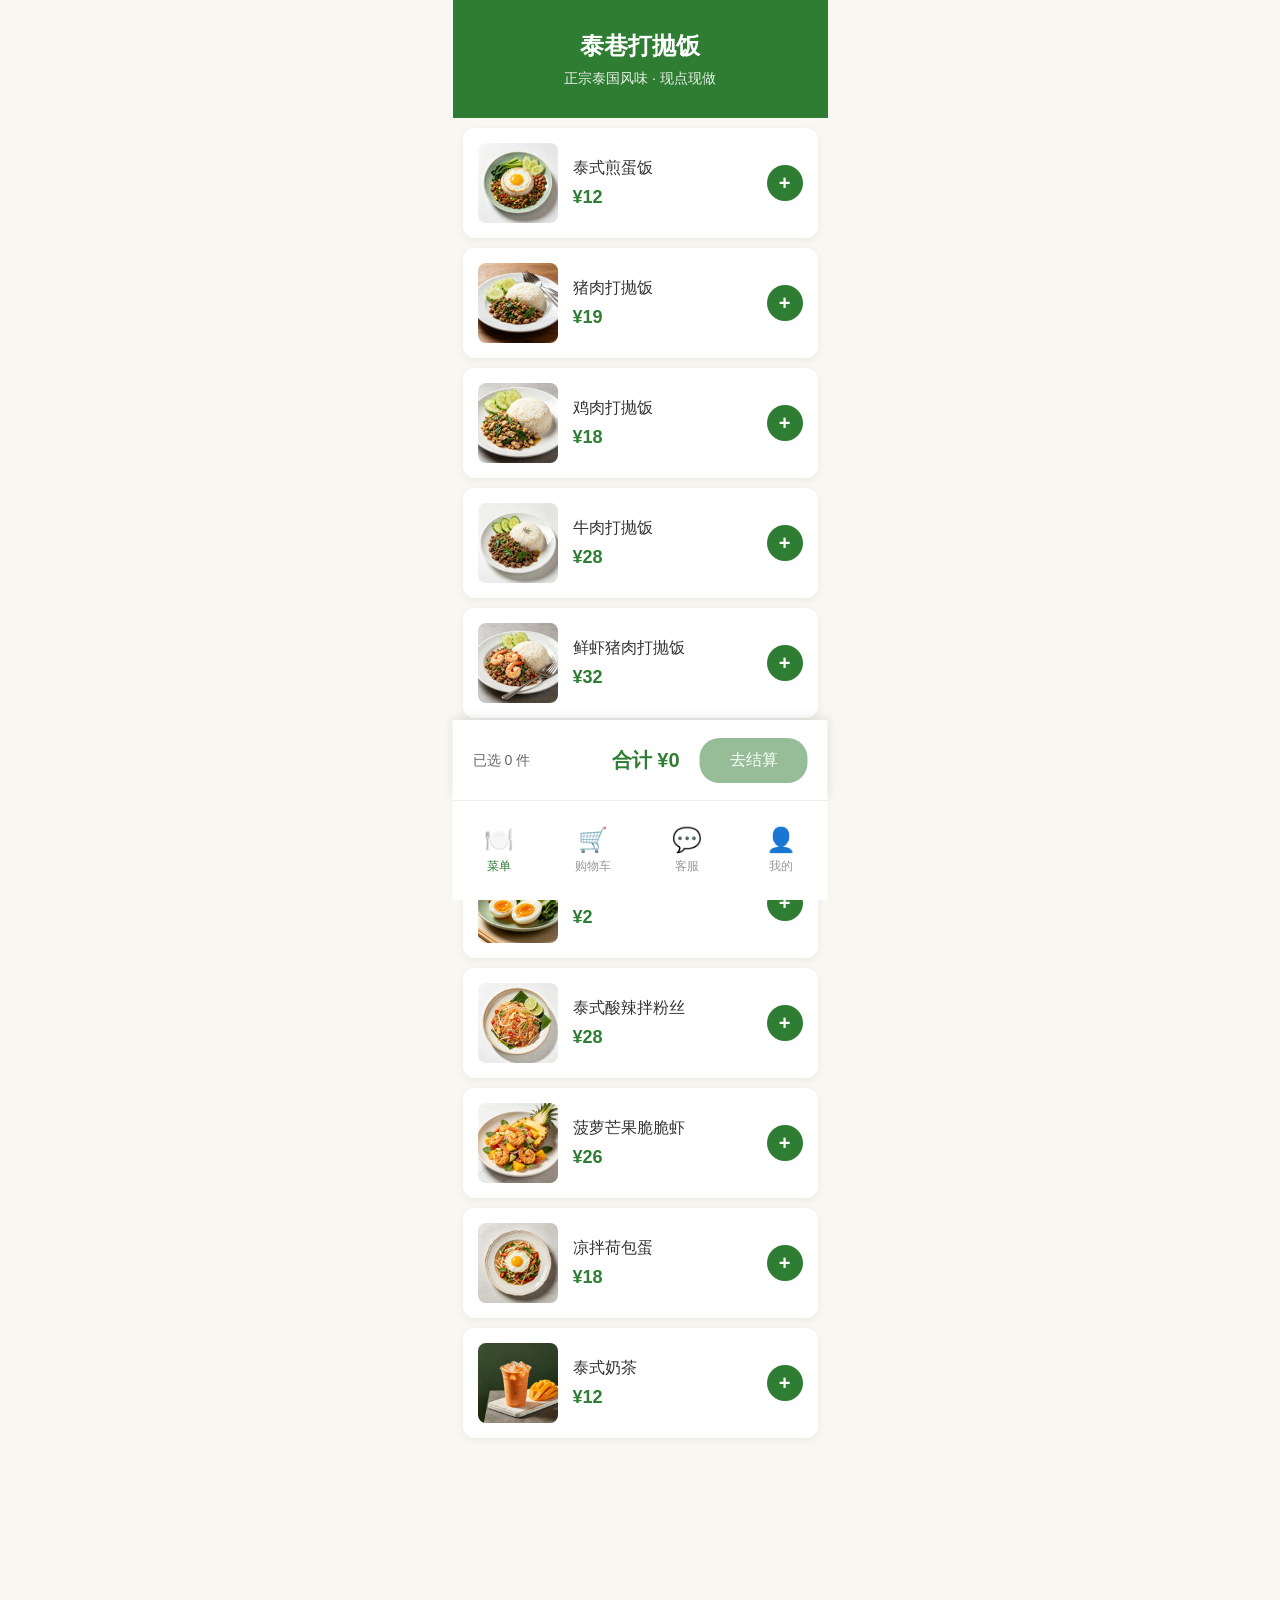
==== thai-food-h5/index.html @ f5ea380a "Add files via upload" ====
<!DOCTYPE html>
<html lang="zh-CN">
<head>
    <meta charset="UTF-8">
    <meta name="viewport" content="width=device-width, initial-scale=1.0, maximum-scale=1.0, user-scalable=no">
    <title>泰巷打抛饭</title>
    <link rel="stylesheet" href="css/style.css">
</head>
<body>
    <div id="app">
        <!-- ========== 菜单页面（首页） ========== -->
        <div id="page-menu" class="page active">
            <div class="header">
                <div class="header-title">泰巷打抛饭</div>
                <div class="header-subtitle">正宗泰国风味 · 现点现做</div>
            </div>
            <div class="dish-list" id="dish-list">
                <!-- 菜品列表由JS动态生成 -->
            </div>
            <div class="bottom-padding"></div>
            <!-- 底部固定结算栏 -->
            <div class="checkout-bar">
                <div class="checkout-left">
                    <span class="checkout-count">已选 <span id="total-count">0</span> 件</span>
                </div>
                <div class="checkout-middle">
                    <span class="checkout-price">合计 ¥<span id="total-price">0</span></span>
                </div>
                <div class="checkout-right">
                    <div class="checkout-btn" id="go-to-cart">去结算</div>
                </div>
            </div>
        </div>

        <!-- ========== 购物车页面 ========== -->
        <div id="page-cart" class="page">
            <div class="page-header">
                <div class="back-btn" onclick="navigateTo('menu')">←</div>
                <div class="page-title">购物车</div>
            </div>
            <div id="cart-empty" class="empty-state">
                <div class="empty-icon">🛒</div>
                <div class="empty-text">购物车空空如也</div>
                <div class="empty-btn" onclick="navigateTo('menu')">去点餐</div>
            </div>
            <div id="cart-list" class="cart-list">
                <!-- 购物车列表由JS动态生成 -->
            </div>
            <div class="cart-bottom-bar">
                <div class="cart-total">
                    <span>合计：</span>
                    <span class="cart-total-price">¥<span id="cart-total-price">0</span></span>
                </div>
                <div class="cart-checkout-btn" id="submit-order">确认下单</div>
            </div>
        </div>

        <!-- ========== 下单成功页面 ========== -->
        <div id="page-success" class="page">
            <div class="success-container">
                <div class="success-title">下单成功！</div>
                <div class="pickup-code-title">取餐号</div>
                <div class="pickup-code" id="success-pickup-code">001</div>
                <div class="payment-tip-section">
                    <div class="payment-tip-large">请扫码付款</div>
                    <div class="payment-tip-small">扫描摊位收款码完成付款</div>
                </div>
                <div class="success-btn" onclick="navigateTo('menu')">返回首页</div>
            </div>
        </div>

        <!-- ========== 客服页面 ========== -->
        <div id="page-chat" class="page">
            <div class="page-header">
                <div class="page-title">客服</div>
            </div>
            <div class="chat-container">
                <div class="chat-section">
                    <div class="chat-title">联系商家微信</div>
                    <div class="wechat-id">shoudao100bufantan</div>
                    <div class="copy-btn" id="copy-wechat">一键复制微信号</div>
                    <div class="chat-tip">点击复制微信号，打开微信添加好友即可沟通</div>
                </div>
                <div class="chat-section">
                    <div class="chat-title">电话联系</div>
                    <div class="call-btn" id="call-phone">立即拨打</div>
                </div>
            </div>
        </div>

        <!-- ========== 我的页面 ========== -->
        <div id="page-mine" class="page">
            <div class="page-header">
                <div class="page-title">我的</div>
            </div>
            <!-- 取餐号显示区域 -->
            <div id="pickup-section" class="pickup-section">
                <div class="pickup-label">您的取餐号</div>
                <div class="pickup-code-display" id="mine-pickup-code">001</div>
            </div>
            <div id="no-pickup-section" class="no-pickup-section">
                暂无待取餐订单
            </div>
            <!-- 功能入口 -->
            <div class="mine-menu">
                <div class="mine-item" onclick="navigateTo('myOrders')">
                    <span>我的订单</span>
                    <span class="arrow">→</span>
                </div>
                <div class="mine-item" onclick="navigateTo('adminLogin')">
                    <span>管理员入口</span>
                    <span class="arrow">→</span>
                </div>
            </div>
        </div>

        <!-- ========== 我的订单页面 ========== -->
        <div id="page-myOrders" class="page">
            <div class="page-header">
                <div class="back-btn" onclick="navigateTo('mine')">←</div>
                <div class="page-title">我的订单</div>
            </div>
            <div id="orders-empty" class="empty-state">
                <div class="empty-icon">📦</div>
                <div class="empty-text">暂无订单记录</div>
                <div class="empty-btn" onclick="navigateTo('menu')">去点餐</div>
            </div>
            <div id="orders-list" class="orders-list">
                <!-- 订单列表由JS动态生成 -->
            </div>
        </div>

        <!-- ========== 管理员登录页面 ========== -->
        <div id="page-adminLogin" class="page">
            <div class="page-header">
                <div class="back-btn" onclick="navigateTo('mine')">←</div>
                <div class="page-title">管理员登录</div>
            </div>
            <div class="login-container">
                <input type="text" class="login-input" id="admin-username" placeholder="账号">
                <input type="password" class="login-input" id="admin-password" placeholder="密码">
                <div class="remember-me">
                    <input type="checkbox" id="remember-me">
                    <label for="remember-me">记住登录状态</label>
                </div>
                <div class="login-btn" id="admin-login-btn">登录</div>
            </div>
        </div>

        <!-- ========== 管理员后台主页面 ========== -->
        <div id="page-admin" class="page">
            <div class="admin-header">
                <div class="back-btn" onclick="navigateTo('mine')">←</div>
                <div class="page-title">管理员后台</div>
            </div>
            <!-- 管理员Tab切换 -->
            <div class="admin-tabs">
                <div class="admin-tab active" data-tab="stats">销售统计</div>
                <div class="admin-tab" data-tab="orders">订单管理</div>
                <div class="admin-tab" data-tab="dishes">菜单管理</div>
            </div>
            <!-- Tab 1：销售统计 -->
            <div id="admin-tab-stats" class="admin-tab-content active">
                <div class="stats-toggle">
                    <div class="stats-btn active" id="stats-daily">每日统计</div>
                    <div class="stats-btn" id="stats-monthly">每月统计</div>
                </div>
                <div class="stats-summary">
                    <div class="stat-item">
                        <div class="stat-value" id="stat-orders">0</div>
                        <div class="stat-label">总订单数</div>
                    </div>
                    <div class="stat-item">
                        <div class="stat-value" id="stat-sales">¥0</div>
                        <div class="stat-label">总销售额</div>
                    </div>
                </div>
                <div class="chart-container">
                    <canvas id="stats-chart" width="340" height="200"></canvas>
                </div>
            </div>
            <!-- Tab 2：订单管理 -->
            <div id="admin-tab-orders" class="admin-tab-content">
                <div class="order-toggle">
                    <div class="order-btn active" id="order-pending">待完成</div>
                    <div class="order-btn" id="order-completed">已完成</div>
                </div>
                <div id="admin-orders-list" class="admin-orders-list">
                    <!-- 订单列表由JS动态生成 -->
                </div>
                <div class="admin-order-actions">
                    <div class="admin-btn delete" id="delete-orders">删除订单</div>
                    <div class="admin-btn complete" id="complete-orders">标记完成</div>
                </div>
            </div>
            <!-- Tab 3：菜单管理 -->
            <div id="admin-tab-dishes" class="admin-tab-content">
                <div id="admin-dishes-list" class="admin-dishes-list">
                    <!-- 菜品列表由JS动态生成 -->
                </div>
                <div class="add-dish-btn" id="add-dish-btn">添加菜品</div>
            </div>
        </div>

        <!-- 底部导航栏 -->
        <div class="tab-bar" id="main-tabbar">
            <div class="tab-item active" data-page="menu">
                <div class="tab-icon">🍽️</div>
                <div class="tab-text">菜单</div>
            </div>
            <div class="tab-item" data-page="cart">
                <div class="tab-icon">🛒</div>
                <div class="tab-text">购物车</div>
            </div>
            <div class="tab-item" data-page="chat">
                <div class="tab-icon">💬</div>
                <div class="tab-text">客服</div>
            </div>
            <div class="tab-item" data-page="mine">
                <div class="tab-icon">👤</div>
                <div class="tab-text">我的</div>
            </div>
        </div>

        <!-- 添加/编辑菜品弹窗 -->
        <div id="dish-modal" class="modal-overlay" style="display: none;">
            <div class="modal-content">
                <div class="modal-title" id="dish-modal-title">添加菜品</div>
                <input type="text" class="modal-input" id="dish-name" placeholder="菜品名称">
                <input type="number" class="modal-input" id="dish-price" placeholder="菜品价格">
                <select class="modal-input" id="dish-category">
                    <option value="打抛饭系列">打抛饭系列</option>
                    <option value="凉拌系列">凉拌系列</option>
                    <option value="饮品系列">饮品系列</option>
                </select>
                <div class="modal-actions">
                    <div class="modal-btn cancel" id="cancel-dish">取消</div>
                    <div class="modal-btn confirm" id="save-dish">保存</div>
                </div>
            </div>
        </div>
    </div>
    <script src="js/app.js"></script>
</body>
</html>
---- thai-food-h5/css/style.css ----
* {
    margin: 0;
    padding: 0;
    box-sizing: border-box;
}

body {
    font-family: -apple-system, BlinkMacSystemFont, 'Segoe UI', Roboto, 'Helvetica Neue', Arial, sans-serif;
    background: #F9F7F2;
    color: #333;
    max-width: 375px;
    margin: 0 auto;
    min-height: 100vh;
    overflow-x: hidden;
}

#app {
    position: relative;
    min-height: 100vh;
    padding-bottom: 120px;
}

/* ========== 页面切换 ========== */
.page {
    display: none;
    min-height: calc(100vh - 120px);
}

.page.active {
    display: block;
}

/* ========== 页面头部 ========== */
.page-header {
    display: flex;
    align-items: center;
    padding: 20px;
    background: #2E7D32;
    color: #fff;
    position: sticky;
    top: 0;
    z-index: 10;
}

.back-btn {
    font-size: 24px;
    margin-right: 20px;
    cursor: pointer;
}

.page-title {
    font-size: 18px;
    font-weight: 500;
    flex: 1;
}

.admin-header {
    display: flex;
    align-items: center;
    padding: 20px;
    background: #2E7D32;
    color: #fff;
}

/* ========== 菜单页面 ========== */
.header {
    background: #2E7D32;
    color: #fff;
    padding: 30px 20px;
    text-align: center;
}

.header-title {
    font-size: 24px;
    font-weight: bold;
    margin-bottom: 8px;
}

.header-subtitle {
    font-size: 14px;
    opacity: 0.9;
}

.dish-list {
    padding: 10px;
}

.dish-item {
    display: flex;
    align-items: center;
    background: #fff;
    border-radius: 12px;
    padding: 15px;
    margin-bottom: 10px;
    box-shadow: 0 2px 8px rgba(0, 0, 0, 0.06);
}

.dish-image {
    width: 80px;
    height: 80px;
    border-radius: 8px;
    object-fit: cover;
    margin-right: 15px;
    background: #f5f5f5;
}

.dish-info {
    flex: 1;
}

.dish-name {
    font-size: 16px;
    font-weight: 500;
    margin-bottom: 8px;
}

.dish-price {
    font-size: 18px;
    font-weight: bold;
    color: #2E7D32;
}

.dish-action {
    display: flex;
    align-items: center;
    gap: 10px;
}

.quantity-control {
    display: flex;
    align-items: center;
    gap: 10px;
}

.quantity-btn {
    width: 36px;
    height: 36px;
    border-radius: 50%;
    border: 2px solid #2E7D32;
    display: flex;
    align-items: center;
    justify-content: center;
    font-size: 20px;
    font-weight: bold;
    color: #2E7D32;
    background: #fff;
    cursor: pointer;
    line-height: 1;
}

.quantity-btn.active {
    background: #2E7D32;
    color: #fff;
    border: none;
}

.quantity-num {
    font-size: 16px;
    font-weight: 500;
    min-width: 24px;
    text-align: center;
    color: #2E7D32;
}

.only-plus {
    margin-left: auto;
}

.bottom-padding {
    height: 120px;
}

/* ========== 底部结算栏 ========== */
.checkout-bar {
    position: fixed;
    bottom: 100px;
    left: 50%;
    transform: translateX(-50%);
    width: 100%;
    max-width: 375px;
    height: 80px;
    background: #fff;
    display: flex;
    align-items: center;
    padding: 0 20px;
    box-shadow: 0 -2px 10px rgba(0, 0, 0, 0.1);
    z-index: 100;
}

.checkout-left {
    flex: 1;
}

.checkout-count {
    font-size: 14px;
    color: #666;
}

.checkout-middle {
    margin-right: 20px;
}

.checkout-price {
    font-size: 20px;
    font-weight: bold;
    color: #2E7D32;
}

.checkout-btn {
    padding: 12px 30px;
    background: #2E7D32;
    color: #fff;
    border-radius: 20px;
    font-size: 16px;
    font-weight: 500;
    cursor: pointer;
}

.checkout-btn.disabled {
    opacity: 0.5;
    pointer-events: none;
}

/* ========== 购物车页面 ========== */
.cart-list {
    padding: 10px;
}

.cart-item {
    display: flex;
    align-items: center;
    background: #fff;
    border-radius: 12px;
    padding: 15px;
    margin-bottom: 10px;
    box-shadow: 0 2px 8px rgba(0, 0, 0, 0.06);
}

.cart-item-image {
    width: 60px;
    height: 60px;
    border-radius: 8px;
    object-fit: cover;
    margin-right: 15px;
    background: #f5f5f5;
}

.cart-item-info {
    flex: 1;
}

.cart-item-name {
    font-size: 15px;
    margin-bottom: 8px;
}

.cart-item-price {
    font-size: 16px;
    color: #2E7D32;
    font-weight: 500;
}

.cart-item-action {
    display: flex;
    align-items: center;
    gap: 8px;
}

.cart-bottom-bar {
    position: fixed;
    bottom: 100px;
    left: 50%;
    transform: translateX(-50%);
    width: 100%;
    max-width: 375px;
    height: 70px;
    background: #fff;
    display: flex;
    align-items: center;
    justify-content: space-between;
    padding: 0 20px;
    box-shadow: 0 -2px 10px rgba(0, 0, 0, 0.1);
    z-index: 100;
}

.cart-total {
    display: flex;
    align-items: baseline;
    gap: 5px;
}

.cart-total-price {
    font-size: 22px;
    font-weight: bold;
    color: #2E7D32;
}

.cart-checkout-btn {
    padding: 12px 40px;
    background: #2E7D32;
    color: #fff;
    border-radius: 25px;
    font-size: 16px;
    font-weight: 500;
    cursor: pointer;
}

/* ========== 空状态 ========== */
.empty-state {
    display: flex;
    flex-direction: column;
    align-items: center;
    justify-content: center;
    padding: 80px 20px;
}

.empty-icon {
    font-size: 60px;
    margin-bottom: 20px;
    opacity: 0.5;
}

.empty-text {
    font-size: 16px;
    color: #999;
    margin-bottom: 30px;
}

.empty-btn {
    padding: 12px 40px;
    background: #2E7D32;
    color: #fff;
    border-radius: 25px;
    font-size: 16px;
    cursor: pointer;
}

/* ========== 下单成功页面 ========== */
.success-container {
    display: flex;
    flex-direction: column;
    align-items: center;
    justify-content: center;
    min-height: calc(100vh - 120px);
    padding: 40px 20px;
}

.success-title {
    font-size: 28px;
    font-weight: bold;
    margin-bottom: 30px;
    color: #2E7D32;
}

.pickup-code-title {
    font-size: 16px;
    color: #666;
    margin-bottom: 10px;
}

.pickup-code {
    font-size: 60px;
    font-weight: bold;
    color: #000;
    padding: 20px 50px;
    border: 4px solid #2E7D32;
    border-radius: 12px;
    background: #fff;
    margin-bottom: 40px;
}

.payment-tip-section {
    text-align: center;
    margin-bottom: 50px;
}

.payment-tip-large {
    font-size: 24px;
    font-weight: bold;
    color: #2E7D32;
    margin-bottom: 10px;
}

.payment-tip-small {
    font-size: 14px;
    color: #999;
}

.success-btn {
    padding: 15px 60px;
    background: #2E7D32;
    color: #fff;
    border-radius: 30px;
    font-size: 18px;
    font-weight: 500;
    cursor: pointer;
}

/* ========== 客服页面 ========== */
.chat-container {
    padding: 20px;
}

.chat-section {
    background: #fff;
    border-radius: 12px;
    padding: 30px 20px;
    margin-bottom: 20px;
    text-align: center;
    box-shadow: 0 2px 8px rgba(0, 0, 0, 0.06);
}

.chat-title {
    font-size: 18px;
    font-weight: 500;
    margin-bottom: 20px;
    color: #333;
}

.wechat-id {
    font-size: 24px;
    font-weight: bold;
    color: #2E7D32;
    margin-bottom: 20px;
    padding: 15px;
    background: #f5f5f5;
    border-radius: 8px;
}

.copy-btn, .call-btn {
    display: inline-block;
    padding: 12px 40px;
    background: #2E7D32;
    color: #fff;
    border-radius: 25px;
    font-size: 16px;
    cursor: pointer;
    margin-bottom: 15px;
}

.chat-tip {
    font-size: 14px;
    color: #999;
}

/* ========== 我的页面 ========== */
.pickup-section {
    background: #fff;
    margin: 20px;
    padding: 30px 20px;
    border-radius: 12px;
    text-align: center;
    box-shadow: 0 2px 8px rgba(0, 0, 0, 0.06);
}

.pickup-label {
    font-size: 14px;
    color: #666;
    margin-bottom: 10px;
}

.pickup-code-display {
    font-size: 60px;
    font-weight: bold;
    color: #000;
    padding: 15px 40px;
    border: 4px solid #2E7D32;
    border-radius: 12px;
    background: #fff;
    display: inline-block;
}

.no-pickup-section {
    background: #fff;
    margin: 20px;
    padding: 40px 20px;
    border-radius: 12px;
    text-align: center;
    color: #999;
    font-size: 16px;
    box-shadow: 0 2px 8px rgba(0, 0, 0, 0.06);
}

.mine-menu {
    margin: 20px;
    background: #fff;
    border-radius: 12px;
    overflow: hidden;
    box-shadow: 0 2px 8px rgba(0, 0, 0, 0.06);
}

.mine-item {
    display: flex;
    justify-content: space-between;
    align-items: center;
    padding: 20px;
    font-size: 16px;
    cursor: pointer;
    border-bottom: 1px solid #f5f5f5;
}

.mine-item:last-child {
    border-bottom: none;
}

.arrow {
    color: #999;
}

/* ========== 我的订单页面 ========== */
.orders-list {
    padding: 10px;
}

.order-card {
    background: #fff;
    border-radius: 12px;
    padding: 20px;
    margin-bottom: 15px;
    box-shadow: 0 2px 8px rgba(0, 0, 0, 0.06);
}

.order-header {
    display: flex;
    justify-content: space-between;
    align-items: center;
    margin-bottom: 15px;
    padding-bottom: 15px;
    border-bottom: 1px solid #f5f5f5;
}

.order-id {
    font-size: 14px;
    color: #666;
}

.order-status {
    padding: 4px 12px;
    border-radius: 12px;
    font-size: 12px;
    font-weight: 500;
}

.order-status.pending {
    background: #E8F5E9;
    color: #2E7D32;
}

.order-status.completed {
    background: #f5f5f5;
    color: #999;
}

.order-pickup {
    text-align: center;
    margin-bottom: 15px;
}

.order-pickup-label {
    font-size: 12px;
    color: #666;
    margin-bottom: 5px;
}

.order-pickup-code {
    font-size: 36px;
    font-weight: bold;
    color: #000;
    padding: 10px 30px;
    border: 3px solid #2E7D32;
    border-radius: 8px;
    background: #fff;
    display: inline-block;
}

.order-time {
    font-size: 12px;
    color: #999;
    margin-bottom: 15px;
}

.order-item {
    display: flex;
    align-items: center;
    padding: 8px 0;
}

.order-item-image {
    width: 40px;
    height: 40px;
    border-radius: 6px;
    object-fit: cover;
    margin-right: 10px;
    background: #f5f5f5;
}

.order-item-name {
    flex: 1;
    font-size: 14px;
}

.order-item-quantity {
    font-size: 14px;
    color: #999;
    margin-right: 15px;
}

.order-item-price {
    font-size: 14px;
    color: #2E7D32;
    font-weight: 500;
}

.order-total {
    text-align: right;
    margin-top: 15px;
    padding-top: 15px;
    border-top: 1px solid #f5f5f5;
    font-size: 16px;
    font-weight: bold;
    color: #2E7D32;
}

.order-remark {
    font-size: 12px;
    color: #999;
    margin-top: 10px;
    padding-top: 10px;
    border-top: 1px dashed #f5f5f5;
}

/* ========== 管理员登录页面 ========== */
.login-container {
    padding: 40px 20px;
}

.login-input {
    width: 100%;
    padding: 15px 20px;
    margin-bottom: 15px;
    border: 1px solid #ddd;
    border-radius: 8px;
    font-size: 16px;
    outline: none;
}

.login-input:focus {
    border-color: #2E7D32;
}

.remember-me {
    display: flex;
    align-items: center;
    margin-bottom: 30px;
    font-size: 14px;
    color: #666;
}

.remember-me input {
    margin-right: 8px;
}

.login-btn {
    width: 100%;
    padding: 15px;
    background: #2E7D32;
    color: #fff;
    border: none;
    border-radius: 8px;
    font-size: 18px;
    font-weight: 500;
    cursor: pointer;
}

/* ========== 管理员后台 ========== */
.admin-tabs {
    display: flex;
    background: #fff;
    border-bottom: 1px solid #eee;
}

.admin-tab {
    flex: 1;
    padding: 15px;
    text-align: center;
    font-size: 15px;
    cursor: pointer;
    border-bottom: 3px solid transparent;
}

.admin-tab.active {
    color: #2E7D32;
    border-bottom-color: #2E7D32;
    font-weight: 500;
}

.admin-tab-content {
    display: none;
    padding: 15px;
    min-height: 400px;
}

.admin-tab-content.active {
    display: block;
}

/* 统计 */
.stats-toggle {
    display: flex;
    gap: 10px;
    margin-bottom: 20px;
}

.stats-btn {
    flex: 1;
    padding: 10px;
    text-align: center;
    background: #f5f5f5;
    border-radius: 6px;
    cursor: pointer;
    font-size: 14px;
}

.stats-btn.active {
    background: #2E7D32;
    color: #fff;
}

.stats-summary {
    display: flex;
    gap: 15px;
    margin-bottom: 20px;
}

.stat-item {
    flex: 1;
    background: #fff;
    padding: 20px;
    border-radius: 12px;
    text-align: center;
    box-shadow: 0 2px 8px rgba(0, 0, 0, 0.06);
}

.stat-value {
    font-size: 24px;
    font-weight: bold;
    color: #2E7D32;
    margin-bottom: 5px;
}

.stat-label {
    font-size: 12px;
    color: #999;
}

.chart-container {
    background: #fff;
    padding: 20px;
    border-radius: 12px;
    box-shadow: 0 2px 8px rgba(0, 0, 0, 0.06);
}

/* 订单管理 */
.order-toggle {
    display: flex;
    gap: 10px;
    margin-bottom: 15px;
}

.order-btn {
    flex: 1;
    padding: 10px;
    text-align: center;
    background: #f5f5f5;
    border-radius: 6px;
    cursor: pointer;
    font-size: 14px;
}

.order-btn.active {
    background: #2E7D32;
    color: #fff;
}

.admin-orders-list {
    margin-bottom: 80px;
}

.admin-order-item {
    background: #fff;
    border-radius: 12px;
    padding: 15px;
    margin-bottom: 10px;
    box-shadow: 0 2px 8px rgba(0, 0, 0, 0.06);
}

.admin-order-header {
    display: flex;
    align-items: center;
    margin-bottom: 10px;
}

.checkbox {
    width: 24px;
    height: 24px;
    border: 2px solid #ccc;
    border-radius: 4px;
    display: flex;
    align-items: center;
    justify-content: center;
    background: #fff;
    margin-right: 15px;
    cursor: pointer;
    flex-shrink: 0;
}

.checkbox.checked {
    background: #2E7D32;
    border-color: #2E7D32;
}

.checkmark {
    color: #fff;
    font-size: 16px;
    font-weight: bold;
}

.admin-order-id {
    flex: 1;
    font-size: 14px;
    color: #666;
}

.admin-order-pickup {
    font-size: 20px;
    font-weight: bold;
    color: #000;
    padding: 5px 15px;
    border: 2px solid #2E7D32;
    border-radius: 6px;
    background: #fff;
}

.admin-order-items {
    margin: 10px 0;
}

.admin-order-item-row {
    display: flex;
    justify-content: space-between;
    padding: 5px 0;
    font-size: 14px;
}

.admin-order-time {
    font-size: 12px;
    color: #999;
    margin-top: 10px;
}

.admin-order-remark {
    font-size: 12px;
    color: #999;
    margin-top: 5px;
}

.admin-order-actions {
    position: fixed;
    bottom: 100px;
    left: 50%;
    transform: translateX(-50%);
    width: 100%;
    max-width: 375px;
    display: flex;
    gap: 15px;
    padding: 15px 20px;
    background: #fff;
    box-shadow: 0 -2px 10px rgba(0, 0, 0, 0.1);
    z-index: 100;
}

.admin-btn {
    flex: 1;
    padding: 12px;
    border-radius: 8px;
    text-align: center;
    font-size: 16px;
    font-weight: 500;
    cursor: pointer;
}

.admin-btn.delete {
    background: #f44336;
    color: #fff;
}

.admin-btn.complete {
    background: #2E7D32;
    color: #fff;
}

/* 菜品管理 */
.admin-dishes-list {
    margin-bottom: 80px;
}

.admin-dish-item {
    display: flex;
    align-items: center;
    background: #fff;
    border-radius: 12px;
    padding: 15px;
    margin-bottom: 10px;
    box-shadow: 0 2px 8px rgba(0, 0, 0, 0.06);
}

.admin-dish-image {
    width: 50px;
    height: 50px;
    border-radius: 8px;
    object-fit: cover;
    margin-right: 15px;
    background: #f5f5f5;
}

.admin-dish-info {
    flex: 1;
}

.admin-dish-name {
    font-size: 15px;
    margin-bottom: 5px;
}

.admin-dish-price {
    font-size: 16px;
    color: #2E7D32;
    font-weight: 500;
}

.admin-dish-actions {
    display: flex;
    gap: 10px;
}

.admin-dish-btn {
    padding: 6px 12px;
    border-radius: 4px;
    font-size: 12px;
    cursor: pointer;
}

.admin-dish-btn.edit {
    background: #E3F2FD;
    color: #1976D2;
}

.admin-dish-btn.delete {
    background: #FFEBEE;
    color: #f44336;
}

.add-dish-btn {
    position: fixed;
    bottom: 100px;
    left: 50%;
    transform: translateX(-50%);
    width: calc(100% - 40px);
    max-width: 335px;
    padding: 15px;
    background: #2E7D32;
    color: #fff;
    border-radius: 8px;
    text-align: center;
    font-size: 16px;
    font-weight: 500;
    cursor: pointer;
    z-index: 100;
}

/* ========== 弹窗 ========== */
.modal-overlay {
    position: fixed;
    top: 0;
    left: 0;
    right: 0;
    bottom: 0;
    background: rgba(0, 0, 0, 0.6);
    display: flex;
    align-items: center;
    justify-content: center;
    z-index: 1000;
}

.modal-content {
    width: 320px;
    background: #fff;
    border-radius: 16px;
    padding: 30px 20px;
}

.modal-title {
    font-size: 20px;
    font-weight: 500;
    text-align: center;
    margin-bottom: 25px;
}

.modal-input {
    width: 100%;
    padding: 12px 15px;
    margin-bottom: 15px;
    border: 1px solid #ddd;
    border-radius: 8px;
    font-size: 16px;
    outline: none;
}

.modal-input:focus {
    border-color: #2E7D32;
}

.modal-actions {
    display: flex;
    gap: 15px;
    margin-top: 20px;
}

.modal-btn {
    flex: 1;
    padding: 12px;
    border-radius: 8px;
    text-align: center;
    font-size: 16px;
    cursor: pointer;
}

.modal-btn.cancel {
    background: #f5f5f5;
    color: #666;
}

.modal-btn.confirm {
    background: #2E7D32;
    color: #fff;
}

/* ========== 底部导航栏 ========== */
.tab-bar {
    position: fixed;
    bottom: 0;
    left: 50%;
    transform: translateX(-50%);
    width: 100%;
    max-width: 375px;
    height: 100px;
    background: #fff;
    display: flex;
    border-top: 1px solid #eee;
    z-index: 200;
    padding-bottom: env(safe-area-inset-bottom);
}

.tab-item {
    flex: 1;
    display: flex;
    flex-direction: column;
    align-items: center;
    justify-content: center;
    cursor: pointer;
    color: #999;
}

.tab-item.active {
    color: #2E7D32;
}

.tab-icon {
    font-size: 24px;
    margin-bottom: 4px;
}

.tab-text {
    font-size: 12px;
}

/* 隐藏底部导航栏的页面 */
#page-success .tab-bar,
#page-adminLogin .tab-bar,
#page-admin .tab-bar,
#page-myOrders .tab-bar {
    display: none;
}

#page-success,
#page-adminLogin,
#page-admin,
#page-myOrders {
    padding-bottom: 0;
}
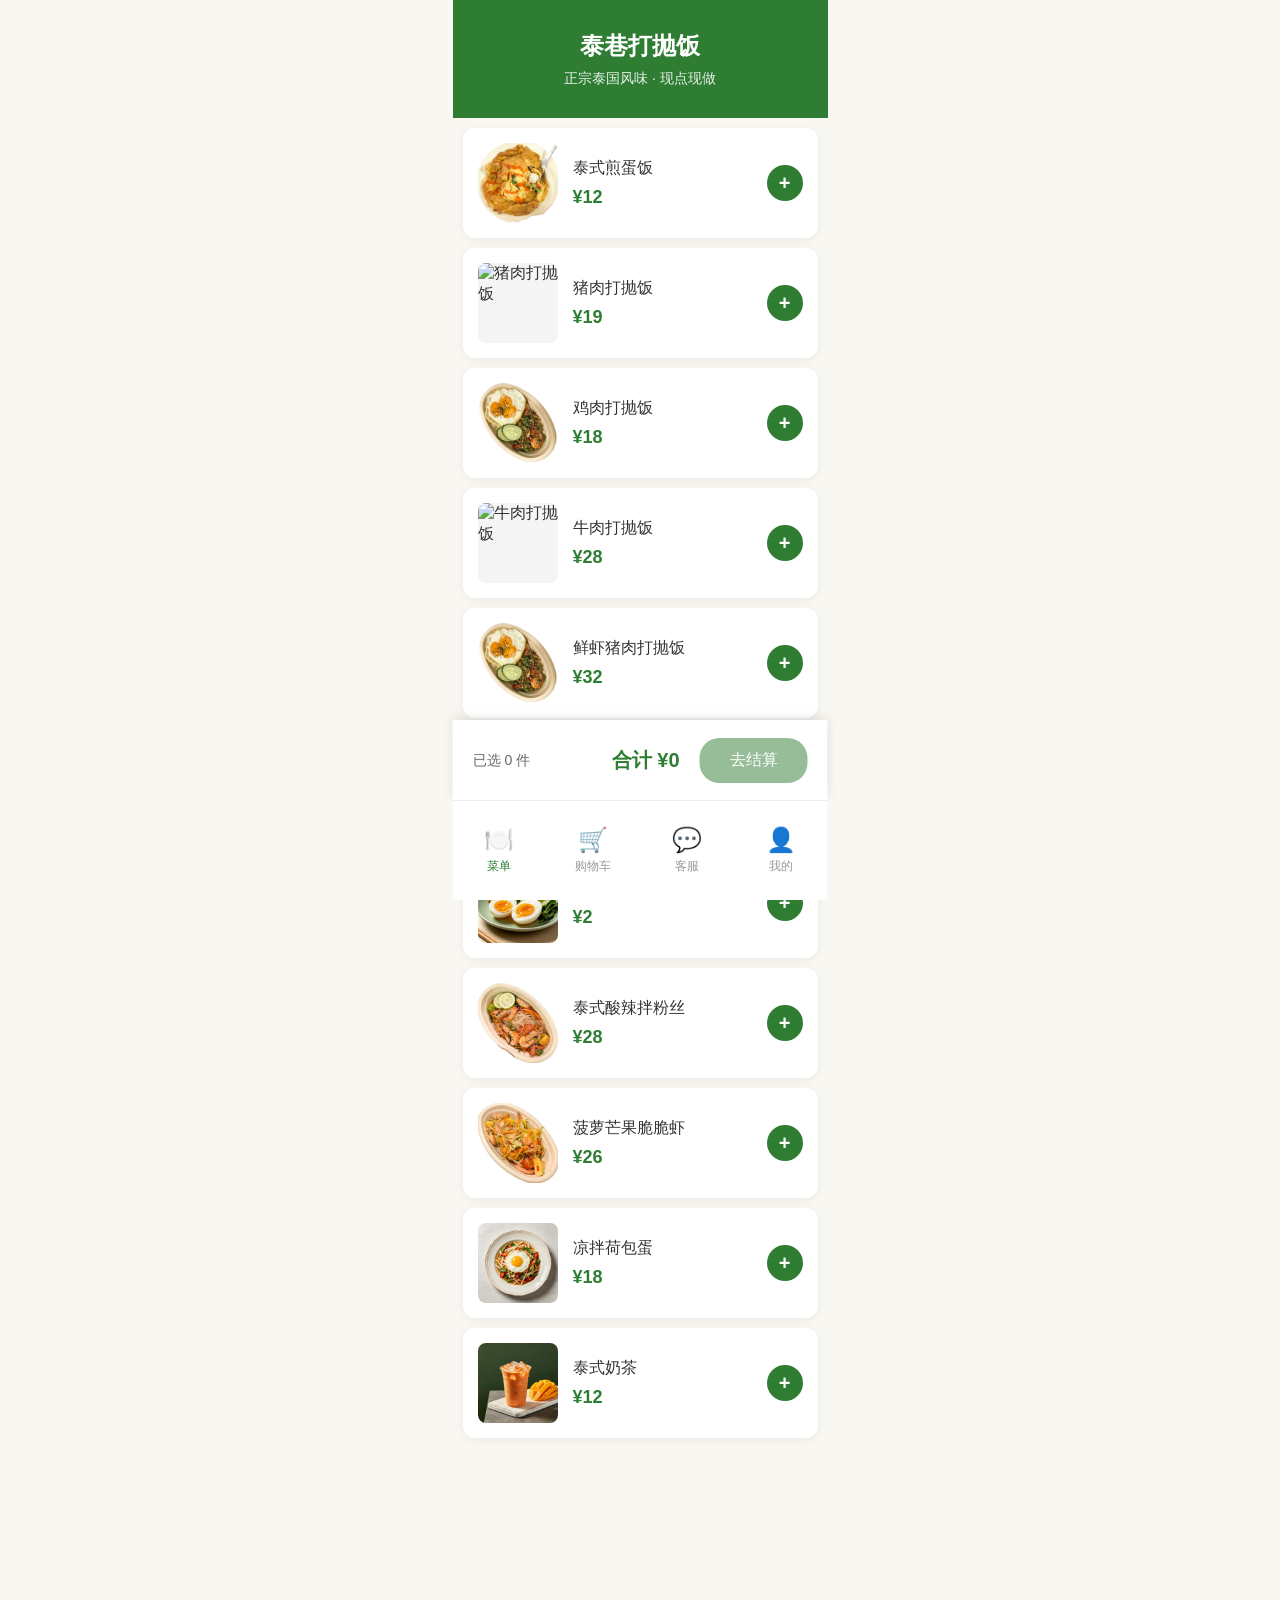
==== commit c3631de5: "Add files via upload" ====
--- a/thai-food-h5/index.html
+++ b/thai-food-h5/index.html
@@ -61,9 +61,9 @@
                 <div class="success-title">下单成功！</div>
                 <div class="pickup-code-title">取餐号</div>
                 <div class="pickup-code" id="success-pickup-code">001</div>
-                <div class="payment-tip-section">
-                    <div class="payment-tip-large">请扫码付款</div>
-                    <div class="payment-tip-small">扫描摊位收款码完成付款</div>
+                <div class="qrcode-section">
+                    <img src="./images/pay-qrcode.png" class="pay-qrcode" alt="收款二维码">
+                    <div class="qrcode-tip-large">长按图片识别付款</div>
                 </div>
                 <div class="success-btn" onclick="navigateTo('menu')">返回首页</div>
             </div>
--- a/thai-food-h5/css/style.css
+++ b/thai-food-h5/css/style.css
@@ -395,6 +395,27 @@
     font-weight: 500;
     cursor: pointer;
 }
+.qrcode-section {
+    text-align: center;
+    margin-bottom: 50px;
+}
+.pay-qrcode {
+    width: 300px;
+    height: 300px;
+    border-radius: 12px;
+    margin-bottom: 20px;
+    border: 2px solid #eee;
+}
+.qrcode-tip-large {
+    font-size: 20px;
+    font-weight: bold;
+    color: #2E7D32;
+    margin-bottom: 8px;
+}
+.qrcode-tip-small {
+    font-size: 14px;
+    color: #999;
+}
 
 /* ========== 客服页面 ========== */
 .chat-container {
